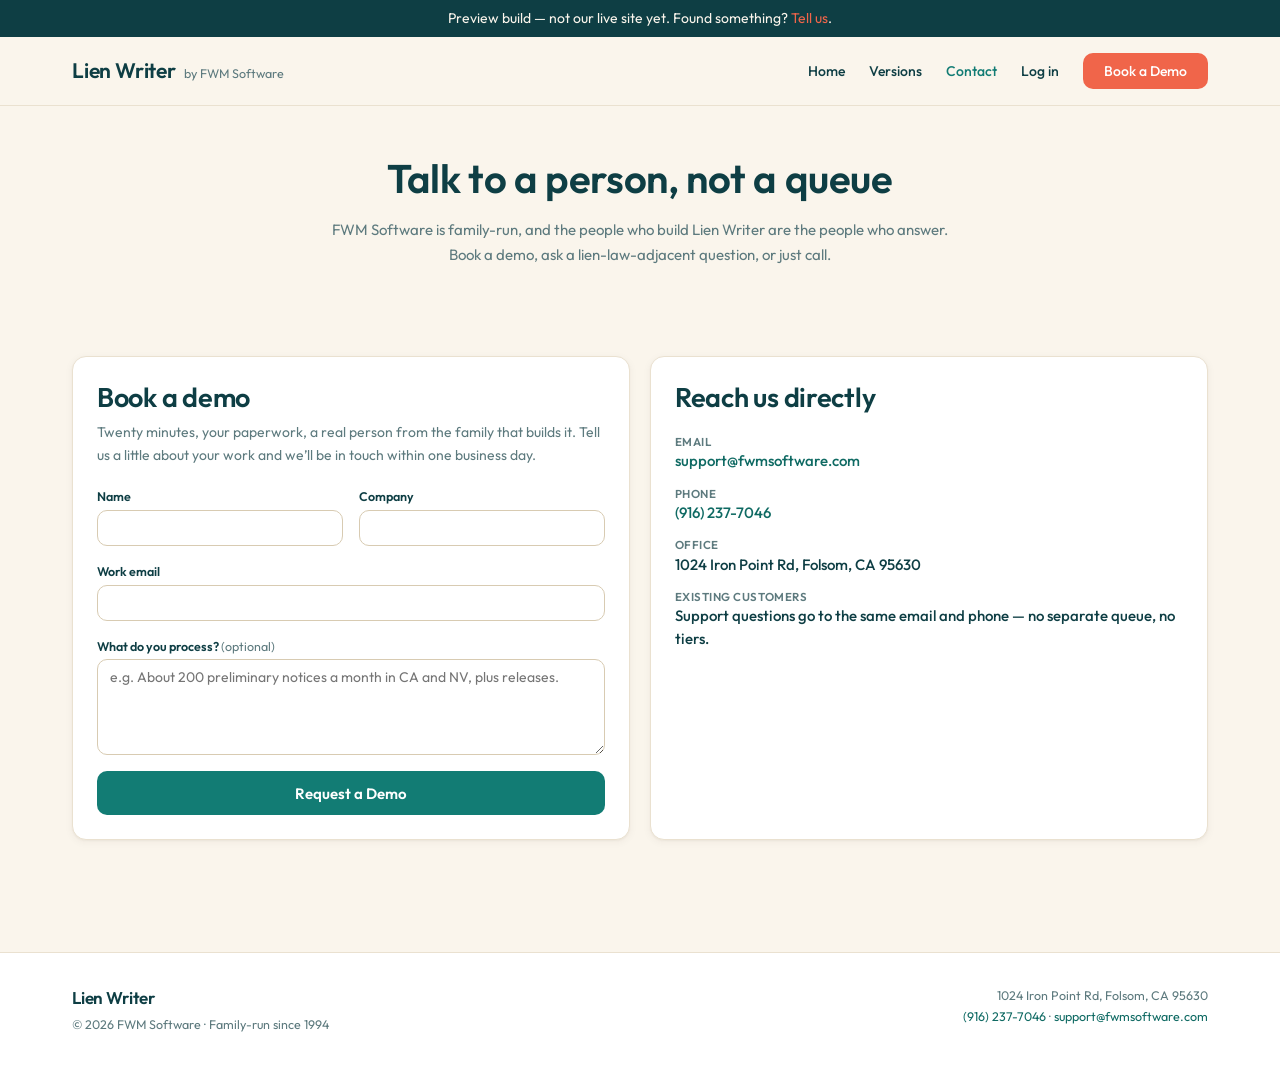
==== contact.html @ 6f89bb5d "FWM website redesign preview (noindex, feedback banner)" ====
<!DOCTYPE html>
<html lang="en">
<head>
  <meta name="robots" content="noindex, nofollow">
<meta charset="utf-8">
<meta name="viewport" content="width=device-width, initial-scale=1">
<title>Contact &amp; Book a Demo | FWM Software</title>
<meta name="description" content="Book a Lien Writer demo or reach FWM Software — support@fwmsoftware.com, (916) 237-7046, 1024 Iron Point Rd, Folsom, CA 95630.">
<link rel="preconnect" href="https://fonts.googleapis.com">
<link rel="preconnect" href="https://fonts.gstatic.com" crossorigin>
<link href="https://fonts.googleapis.com/css2?family=Outfit:wght@400;500;600;700&display=swap" rel="stylesheet">
<link rel="stylesheet" href="styles.css">
</head>
<body>
  <div style="background:#0E3E44;color:#FAF5EC;text-align:center;padding:8px 16px;font-size:14px">Preview build — not our live site yet. Found something? <a href="contact.html" style="color:#F0654A">Tell us</a>.</div>

<header class="site-header">
  <div class="shell header-inner">
    <a class="lockup" href="index.html">
      <span class="lockup-name">Lien Writer</span>
      <span class="lockup-by">by FWM Software</span>
    </a>
    <nav class="site-nav" aria-label="Main">
      <a href="index.html">Home</a>
      <a href="versions.html">Versions</a>
      <a href="contact.html" aria-current="page">Contact</a>
      <a href="https://app.lienwriter.com">Log in</a>
      <a class="btn btn-accent" href="contact.html">Book a Demo</a>
    </nav>
  </div>
</header>

<main>

  <section class="page-intro">
    <div class="shell">
      <h1>Talk to a person, not a queue</h1>
      <p>FWM Software is family-run, and the people who build Lien Writer are the people who answer. Book a demo, ask a lien-law-adjacent question, or just call.</p>
    </div>
  </section>

  <section class="section-tight">
    <div class="shell grid-2">

      <!-- Demo form -->
      <form class="card" id="demo-form">
        <h2 style="font-size:var(--text-2xl);font-weight:600">Book a demo</h2>
        <p class="form-lede" style="text-align:left;margin:var(--space-2) 0 var(--space-5)">Twenty minutes, your paperwork, a real person from the family that builds it. Tell us a little about your work and we&rsquo;ll be in touch within one business day.</p>
        <div class="form-grid">
          <div class="field">
            <label for="demo-name">Name</label>
            <input id="demo-name" name="name" type="text" autocomplete="name" required>
          </div>
          <div class="field">
            <label for="demo-company">Company</label>
            <input id="demo-company" name="company" type="text" autocomplete="organization" required>
          </div>
        </div>
        <div class="field">
          <label for="demo-email">Work email</label>
          <input id="demo-email" name="email" type="email" autocomplete="email" required>
        </div>
        <div class="field">
          <label for="demo-message">What do you process? <span style="font-weight:400;color:var(--text-muted)">(optional)</span></label>
          <textarea id="demo-message" name="message" placeholder="e.g. About 200 preliminary notices a month in CA and NV, plus releases."></textarea>
        </div>
        <button class="btn btn-primary btn-lg" type="submit" style="width:100%">Request a Demo</button>
        <p class="form-note" hidden>Your email app should open with the details filled in — just press Send.</p>
      </form>

      <!-- Contact details -->
      <div class="card">
        <h2 style="font-size:var(--text-2xl);font-weight:600">Reach us directly</h2>
        <ul class="contact-list">
          <li>
            <span class="contact-label">Email</span>
            <span class="contact-value"><a href="mailto:support@fwmsoftware.com">support@fwmsoftware.com</a></span>
          </li>
          <li>
            <span class="contact-label">Phone</span>
            <span class="contact-value"><a href="tel:+19162377046">(916) 237-7046</a></span>
          </li>
          <li>
            <span class="contact-label">Office</span>
            <span class="contact-value">1024 Iron Point Rd, Folsom, CA 95630</span>
          </li>
          <li>
            <span class="contact-label">Existing customers</span>
            <span class="contact-value">Support questions go to the same email and phone — no separate queue, no tiers.</span>
          </li>
        </ul>
      </div>

    </div>
  </section>

</main>

<footer class="site-footer">
  <div class="shell footer-inner">
    <div>
      <div class="lockup-name">Lien Writer</div>
      <div class="footer-line">&copy; 2026 FWM Software &middot; Family-run since 1994</div>
    </div>
    <address>
      1024 Iron Point Rd, Folsom, CA 95630<br>
      <a href="tel:+19162377046">(916) 237-7046</a> &middot; <a href="mailto:support@fwmsoftware.com">support@fwmsoftware.com</a>
    </address>
  </div>
</footer>

<script>
document.getElementById('demo-form').addEventListener('submit', function (e) {
  e.preventDefault();
  var f = e.target;
  var name = f.name.value.trim();
  var company = f.company.value.trim();
  var email = f.email.value.trim();
  var message = f.message.value.trim();
  var subject = 'Demo request — ' + name + (company ? ' at ' + company : '');
  var body = 'Name: ' + name + '\nCompany: ' + company + '\nWork email: ' + email +
    (message ? '\n\n' + message : '') +
    '\n\nSent from the fwmsoftware.com contact page.';
  window.location.href = 'mailto:support@fwmsoftware.com?subject=' +
    encodeURIComponent(subject) + '&body=' + encodeURIComponent(body);
  f.querySelector('.form-note').hidden = false;
});
</script>

</body>
</html>
---- styles.css ----
/* ============================================================
   fwmsoftware.com — Harbor & Coral
   Shared stylesheet built from the Lien Writer design tokens.
   ============================================================ */

:root {
  /* --- Base palette: Harbor & Coral --- */
  --sand: #FAF5EC;
  --deep-harbor: #0E3E44;
  --harbor-teal: #127C74;
  --coral: #F0654A;
  --sunshine: #F9C784;

  /* --- Surfaces --- */
  --surface-page: #FAF5EC;
  --surface-card: #FFFFFF;
  --surface-sidebar: #FDFAF4;
  --surface-soft: #DCEEEC;

  /* --- Text --- */
  --text-body: #0E3E44;
  --text-muted: #5D7A7E;
  --text-inverse: #FFFFFF;
  --text-on-primary: #FFFFFF;
  --text-link: #0F6A63;

  /* --- Brand --- */
  --brand-primary: #127C74;
  --brand-primary-hover: #0F6A63;
  --brand-primary-active: #0C5952;
  --brand-primary-soft: #DCEEEC;
  --brand-accent: #F0654A;
  --brand-accent-hover: #D9573D;
  --brand-accent-active: #C24B33;
  --brand-support: #F9C784;

  /* --- Borders --- */
  --border-default: #EAE1D0;
  --border-strong: #D8CBB2;
  --border-input: #D8CBB2;

  /* --- Status (job lifecycle) --- */
  --status-pending-bg: #FBEFD5;
  --status-pending-fg: #91660D;
  --status-processed-bg: #E7EBEE;
  --status-processed-fg: #526471;
  --status-submitted-bg: #DCEEEC;
  --status-submitted-fg: #0F6A63;
  --status-paid-bg: #E0F0E4;
  --status-paid-fg: #2B6D45;

  /* --- Feedback --- */
  --success: #2B6D45;
  --focus-ring: rgba(18, 124, 116, 0.3);

  /* --- Dark marketing section: no --espresso token in colors.css,
         so the compliance block uses Deep Harbor per the guide. --- */
  --espresso: #0E3E44;

  /* --- Type --- */
  --font-display: 'Outfit', -apple-system, BlinkMacSystemFont, 'Segoe UI', sans-serif;
  --font-ui: 'Outfit', -apple-system, BlinkMacSystemFont, 'Segoe UI', sans-serif;
  --text-xs: 11.5px;
  --text-sm: 12.5px;
  --text-base: 14px;
  --text-md: 15px;
  --text-lg: 17px;
  --text-xl: 21px;
  --text-2xl: 27px;
  --text-3xl: 40px;
  --text-hero: 56px;
  --leading-tight: 1.2;
  --leading-normal: 1.5;
  --leading-relaxed: 1.65;
  --tracking-display: -0.01em;
  --tracking-caps: 0.04em;

  /* --- Space, radius, size --- */
  --space-1: 4px;  --space-2: 8px;  --space-3: 12px; --space-4: 16px;
  --space-5: 20px; --space-6: 24px; --space-8: 32px; --space-10: 40px;
  --space-12: 48px; --space-16: 64px;
  --radius-sm: 6px;
  --radius-md: 10px;
  --radius-lg: 14px;
  --radius-pill: 999px;
  --control-height: 36px;
  --control-height-lg: 44px;

  /* --- Effects --- */
  --shadow-card: 0 1px 2px rgba(51, 38, 26, 0.04), 0 2px 8px rgba(51, 38, 26, 0.05);
  --shadow-raised: 0 4px 16px rgba(51, 38, 26, 0.10);
  --shadow-overlay: 0 12px 40px rgba(51, 38, 26, 0.18);
  --duration-fast: 0.15s;
  --duration-base: 0.2s;
}

/* ---------- Base ---------- */

* { box-sizing: border-box; }

body {
  margin: 0;
  background: var(--surface-page);
  font-family: var(--font-ui);
  color: var(--text-body);
  font-size: var(--text-base);
  line-height: var(--leading-normal);
  -webkit-font-smoothing: antialiased;
  text-rendering: optimizeLegibility;
}

a { color: var(--text-link); text-decoration: none; }
a:hover { color: var(--brand-primary-hover); text-decoration: underline; }

h1, h2, h3 {
  font-family: var(--font-display);
  letter-spacing: var(--tracking-display);
  line-height: var(--leading-tight);
  margin: 0;
}

.shell {
  max-width: 1200px;
  margin: 0 auto;
  padding-left: var(--space-8);
  padding-right: var(--space-8);
}

/* ---------- Buttons ---------- */

.btn {
  display: inline-flex;
  align-items: center;
  justify-content: center;
  height: var(--control-height);
  padding: 0 var(--space-5);
  border-radius: var(--radius-md);
  border: 1px solid transparent;
  font-family: var(--font-ui);
  font-size: var(--text-base);
  font-weight: 600;
  cursor: pointer;
  white-space: nowrap;
  transition: background var(--duration-fast) ease, border-color var(--duration-fast) ease, color var(--duration-fast) ease;
}
.btn:hover { text-decoration: none; }
.btn-lg { height: var(--control-height-lg); padding: 0 var(--space-6); font-size: var(--text-md); }

.btn-primary { background: var(--brand-primary); color: var(--text-on-primary); }
.btn-primary:hover { background: var(--brand-primary-hover); color: var(--text-on-primary); }
.btn-primary:active { background: var(--brand-primary-active); }

/* Coral — the strongest CTA only */
.btn-accent { background: var(--brand-accent); color: var(--text-on-primary); }
.btn-accent:hover { background: var(--brand-accent-hover); color: var(--text-on-primary); }
.btn-accent:active { background: var(--brand-accent-active); }

.btn-outline { background: var(--surface-card); border-color: var(--border-strong); color: var(--text-body); }
.btn-outline:hover { border-color: var(--brand-primary); color: var(--brand-primary); }

.btn:focus-visible, input:focus-visible, textarea:focus-visible {
  outline: none;
  border-color: var(--brand-primary);
  box-shadow: 0 0 0 3px var(--focus-ring);
}

/* ---------- Header ---------- */

.site-header {
  background: var(--surface-page);
  border-bottom: 1px solid var(--border-default);
}
.header-inner {
  display: flex;
  align-items: center;
  justify-content: space-between;
  gap: var(--space-6);
  flex-wrap: wrap;
  padding-top: var(--space-4);
  padding-bottom: var(--space-4);
}
.lockup { display: inline-flex; align-items: baseline; gap: var(--space-2); }
.lockup:hover { text-decoration: none; }
.lockup-name {
  font-family: var(--font-display);
  font-size: var(--text-xl);
  font-weight: 600;
  letter-spacing: var(--tracking-display);
  color: var(--text-body);
}
.lockup-by { font-size: var(--text-sm); color: var(--text-muted); }

.site-nav { display: flex; align-items: center; gap: var(--space-6); flex-wrap: wrap; }
.site-nav > a { font-weight: 500; color: var(--text-body); }
.site-nav > a:hover { color: var(--brand-primary); text-decoration: none; }
.site-nav > a[aria-current="page"] { color: var(--brand-primary); }
.site-nav .btn { color: var(--text-on-primary); }

/* ---------- Sections ---------- */

.section { padding: var(--space-16) 0; }
.section-tight { padding: var(--space-12) 0; }
.section-card {
  background: var(--surface-card);
  border-top: 1px solid var(--border-default);
  border-bottom: 1px solid var(--border-default);
}
.section-title {
  text-align: center;
  font-size: var(--text-3xl);
  font-weight: 600;
}
.section-sub {
  margin: var(--space-3) auto 0;
  max-width: 620px;
  text-align: center;
  color: var(--text-muted);
  font-size: var(--text-md);
  line-height: var(--leading-relaxed);
}

/* ---------- Hero ---------- */

.hero { padding: var(--space-12) 0 var(--space-16); text-align: center; }
.hero h1 {
  margin: 0 auto;
  max-width: 820px;
  font-size: var(--text-hero);
  font-weight: 600;
  line-height: 1.08;
}
.hero-sub {
  margin: var(--space-5) auto 0;
  max-width: 560px;
  font-size: var(--text-lg);
  color: var(--text-muted);
  line-height: var(--leading-relaxed);
}
.hero-ctas {
  display: flex;
  gap: var(--space-3);
  justify-content: center;
  flex-wrap: wrap;
  margin-top: var(--space-8);
}

/* Browser frame + app mock */
.browser-frame {
  margin: var(--space-12) auto 0;
  max-width: 980px;
  border-radius: var(--radius-lg);
  border: 1px solid var(--border-default);
  box-shadow: var(--shadow-overlay);
  overflow: hidden;
  background: var(--surface-card);
  text-align: left;
}
.browser-bar {
  display: flex;
  align-items: center;
  gap: 6px;
  padding: 10px 14px;
  border-bottom: 1px solid var(--border-default);
  background: var(--surface-page);
}
.browser-dot { width: 10px; height: 10px; border-radius: 50%; }
.browser-dot.d1 { background: #E86A4E; }
.browser-dot.d2 { background: #E89B2E; }
.browser-dot.d3 { background: #7FA98C; }
.browser-url { margin-left: var(--space-3); font-size: var(--text-sm); color: var(--text-muted); }

.app-mock { display: flex; min-height: 430px; font-size: var(--text-sm); }
.mock-sidebar {
  width: 184px;
  flex-shrink: 0;
  background: var(--surface-sidebar);
  border-right: 1px solid var(--border-default);
  padding: var(--space-4) var(--space-3);
}
.mock-lockup { padding: 0 var(--space-2) var(--space-4); }
.mock-lockup strong {
  display: block;
  font-family: var(--font-display);
  font-size: var(--text-lg);
  font-weight: 600;
  letter-spacing: var(--tracking-display);
}
.mock-lockup span { font-size: var(--text-xs); color: var(--text-muted); }
.mock-nav { display: flex; flex-direction: column; gap: 2px; }
.mock-nav span {
  padding: 7px var(--space-2);
  border-radius: var(--radius-sm);
  color: var(--text-muted);
  font-weight: 500;
}
.mock-nav .active { background: var(--surface-soft); color: var(--text-link); font-weight: 600; }

.mock-main { flex: 1; background: var(--surface-page); padding: var(--space-4); min-width: 0; }
.mock-title { font-family: var(--font-display); font-size: var(--text-md); font-weight: 600; margin-bottom: var(--space-3); }
.mock-stats { display: grid; grid-template-columns: repeat(3, 1fr); gap: var(--space-3); }
.mock-stat {
  background: var(--surface-card);
  border: 1px solid var(--border-default);
  border-radius: var(--radius-md);
  padding: var(--space-3) var(--space-4);
  box-shadow: var(--shadow-card);
}
.mock-stat b {
  display: block;
  font-family: var(--font-display);
  font-size: var(--text-xl);
  font-weight: 600;
}
.mock-stat span { color: var(--text-muted); font-size: var(--text-xs); }

.mock-table {
  margin-top: var(--space-3);
  background: var(--surface-card);
  border: 1px solid var(--border-default);
  border-radius: var(--radius-md);
  box-shadow: var(--shadow-card);
  overflow: hidden;
}
.mock-row {
  display: grid;
  grid-template-columns: 2.2fr 0.7fr 1fr 1.1fr;
  gap: var(--space-2);
  align-items: center;
  padding: 0 var(--space-4);
  height: 42px;
  border-top: 1px solid var(--border-default);
}
.mock-row:first-child {
  border-top: none;
  height: 34px;
  font-size: var(--text-xs);
  font-weight: 600;
  text-transform: uppercase;
  letter-spacing: var(--tracking-caps);
  color: var(--text-muted);
}
.mock-amount { text-align: right; font-variant-numeric: tabular-nums; }
.mock-row .mock-amount:nth-child(3) { text-align: right; }

.pill {
  justify-self: end;
  display: inline-block;
  padding: 2px 10px;
  border-radius: var(--radius-pill);
  font-size: var(--text-xs);
  font-weight: 600;
}
.pill-pending { background: var(--status-pending-bg); color: var(--status-pending-fg); }
.pill-processed { background: var(--status-processed-bg); color: var(--status-processed-fg); }
.pill-submitted { background: var(--status-submitted-bg); color: var(--status-submitted-fg); }
.pill-paid { background: var(--status-paid-bg); color: var(--status-paid-fg); }

/* ---------- Trust bar ---------- */

.trust-grid {
  display: grid;
  grid-template-columns: repeat(3, 1fr);
  gap: var(--space-6);
  text-align: center;
  padding: var(--space-6) 0;
}
.trust-grid b {
  display: block;
  font-family: var(--font-display);
  font-size: var(--text-2xl);
  font-weight: 600;
}
.trust-grid span { font-size: var(--text-sm); color: var(--text-muted); }

/* ---------- Cards & grids ---------- */

.grid-3 { display: grid; grid-template-columns: repeat(3, 1fr); gap: var(--space-5); margin-top: var(--space-10); }
.grid-2 { display: grid; grid-template-columns: repeat(2, 1fr); gap: var(--space-5); margin-top: var(--space-10); }

.card {
  background: var(--surface-card);
  border: 1px solid var(--border-default);
  border-radius: var(--radius-lg);
  padding: var(--space-6);
  box-shadow: var(--shadow-card);
}
.card h3 { font-size: var(--text-lg); font-weight: 700; margin: var(--space-4) 0 var(--space-2); }
.card p { margin: 0; color: var(--text-muted); line-height: var(--leading-relaxed); }

.step-badge {
  display: inline-flex;
  align-items: center;
  justify-content: center;
  width: 44px;
  height: 44px;
  border-radius: 50%;
  background: var(--brand-primary-soft);
  color: var(--text-link);
  font-family: var(--font-display);
  font-size: var(--text-lg);
  font-weight: 600;
}

/* Feature grid tiles sit on sand inside the white band */
.feature {
  background: var(--surface-page);
  border: 1px solid var(--border-default);
  border-radius: var(--radius-md);
  padding: var(--space-5);
  box-shadow: none;
}
.feature h3 { margin: 0 0 var(--space-1); font-size: var(--text-md); font-weight: 700; }
.tag-soon {
  margin-left: var(--space-2);
  vertical-align: 2px;
  display: inline-block;
  padding: 2px 8px;
  border-radius: var(--radius-pill);
  font-size: var(--text-xs);
  font-weight: 600;
  background: var(--status-pending-bg);
  color: var(--status-pending-fg);
}

/* ---------- Testimonials ---------- */

.quote-card { margin: 0; }
.quote-card blockquote {
  margin: 0;
  font-family: var(--font-display);
  font-size: var(--text-xl);
  font-weight: 500;
  line-height: 1.45;
}
.quote-card figcaption { margin-top: var(--space-4); font-size: var(--text-sm); color: var(--text-muted); }
.quote-card figcaption strong { color: var(--text-body); font-weight: 700; }

/* ---------- Compliance (the one dark section) ---------- */

.compliance { background: var(--espresso); color: var(--text-inverse); }
.compliance-inner {
  display: grid;
  grid-template-columns: 1.2fr 1fr;
  gap: var(--space-12);
  align-items: center;
  padding: var(--space-16) 0;
}
.compliance h2 { font-size: var(--text-3xl); font-weight: 600; }
.compliance p {
  margin: var(--space-4) 0 0;
  max-width: 520px;
  font-size: var(--text-md);
  line-height: var(--leading-relaxed);
  opacity: 0.82;
}
.compliance-stats { display: grid; grid-template-columns: 1fr 1fr; gap: var(--space-3); }
.compliance-stat {
  border: 1px solid rgba(255, 255, 255, 0.18);
  border-radius: var(--radius-md);
  padding: var(--space-4);
}
.compliance-stat b {
  display: block;
  font-family: var(--font-display);
  font-size: var(--text-2xl);
  font-weight: 600;
}
.compliance-stat span { font-size: var(--text-sm); opacity: 0.75; }

/* ---------- Forms ---------- */

.form-card { max-width: 620px; margin: 0 auto; padding: var(--space-8); }
.form-card h2 { text-align: center; font-size: var(--text-2xl); font-weight: 600; }
.form-card .form-lede {
  margin: var(--space-2) 0 var(--space-6);
  text-align: center;
  color: var(--text-muted);
}
.form-grid { display: grid; grid-template-columns: 1fr 1fr; gap: var(--space-4); }
.field { display: flex; flex-direction: column; gap: var(--space-1); margin-bottom: var(--space-4); }
.field label { font-size: var(--text-sm); font-weight: 600; }
.field input, .field textarea {
  font-family: var(--font-ui);
  font-size: var(--text-base);
  color: var(--text-body);
  background: var(--surface-card);
  border: 1px solid var(--border-input);
  border-radius: var(--radius-md);
  height: var(--control-height);
  padding: 0 var(--space-3);
  transition: border-color var(--duration-fast) ease, box-shadow var(--duration-fast) ease;
}
.field textarea { height: auto; min-height: 96px; padding: var(--space-2) var(--space-3); resize: vertical; }
.form-note {
  margin-top: var(--space-4);
  text-align: center;
  font-weight: 600;
  color: var(--success);
}

/* ---------- Page intros & contact ---------- */

.page-intro { padding: var(--space-12) 0 0; text-align: center; }
.page-intro h1 { font-size: var(--text-3xl); font-weight: 600; }
.page-intro p {
  margin: var(--space-4) auto 0;
  max-width: 640px;
  color: var(--text-muted);
  font-size: var(--text-md);
  line-height: var(--leading-relaxed);
}

.contact-list { list-style: none; margin: var(--space-5) 0 0; padding: 0; }
.contact-list li { margin-bottom: var(--space-3); }
.contact-list .contact-label {
  display: block;
  font-size: var(--text-xs);
  font-weight: 600;
  text-transform: uppercase;
  letter-spacing: var(--tracking-caps);
  color: var(--text-muted);
}
.contact-list .contact-value { font-size: var(--text-md); font-weight: 500; }

.version-cta { margin-top: var(--space-5); }
.card .lede { color: var(--text-body); font-weight: 500; margin-bottom: var(--space-2); }

/* ---------- Footer ---------- */

.site-footer {
  border-top: 1px solid var(--border-default);
  background: var(--surface-card);
  margin-top: var(--space-16);
}
.footer-inner {
  display: flex;
  align-items: flex-start;
  justify-content: space-between;
  gap: var(--space-6);
  flex-wrap: wrap;
  padding-top: var(--space-8);
  padding-bottom: var(--space-8);
}
.footer-inner .lockup-name { font-size: var(--text-lg); }
.footer-line { margin-top: var(--space-1); font-size: var(--text-sm); color: var(--text-muted); }
.site-footer address {
  font-style: normal;
  font-size: var(--text-sm);
  color: var(--text-muted);
  text-align: right;
  line-height: var(--leading-relaxed);
}

/* ---------- Responsive ---------- */

@media (max-width: 920px) {
  .hero h1 { font-size: var(--text-3xl); }
  .section-title, .compliance h2, .page-intro h1 { font-size: var(--text-2xl); }
  .grid-3, .trust-grid { grid-template-columns: 1fr 1fr; }
  .compliance-inner { grid-template-columns: 1fr; gap: var(--space-8); }
  .mock-sidebar { display: none; }
}

@media (max-width: 620px) {
  .shell { padding-left: var(--space-4); padding-right: var(--space-4); }
  .grid-3, .grid-2, .trust-grid, .form-grid, .mock-stats { grid-template-columns: 1fr; }
  .mock-row { grid-template-columns: 1.8fr 0.6fr 1fr; }
  .mock-row .mock-amount { display: none; }
  .footer-inner { flex-direction: column; }
  .site-footer address { text-align: left; }
}
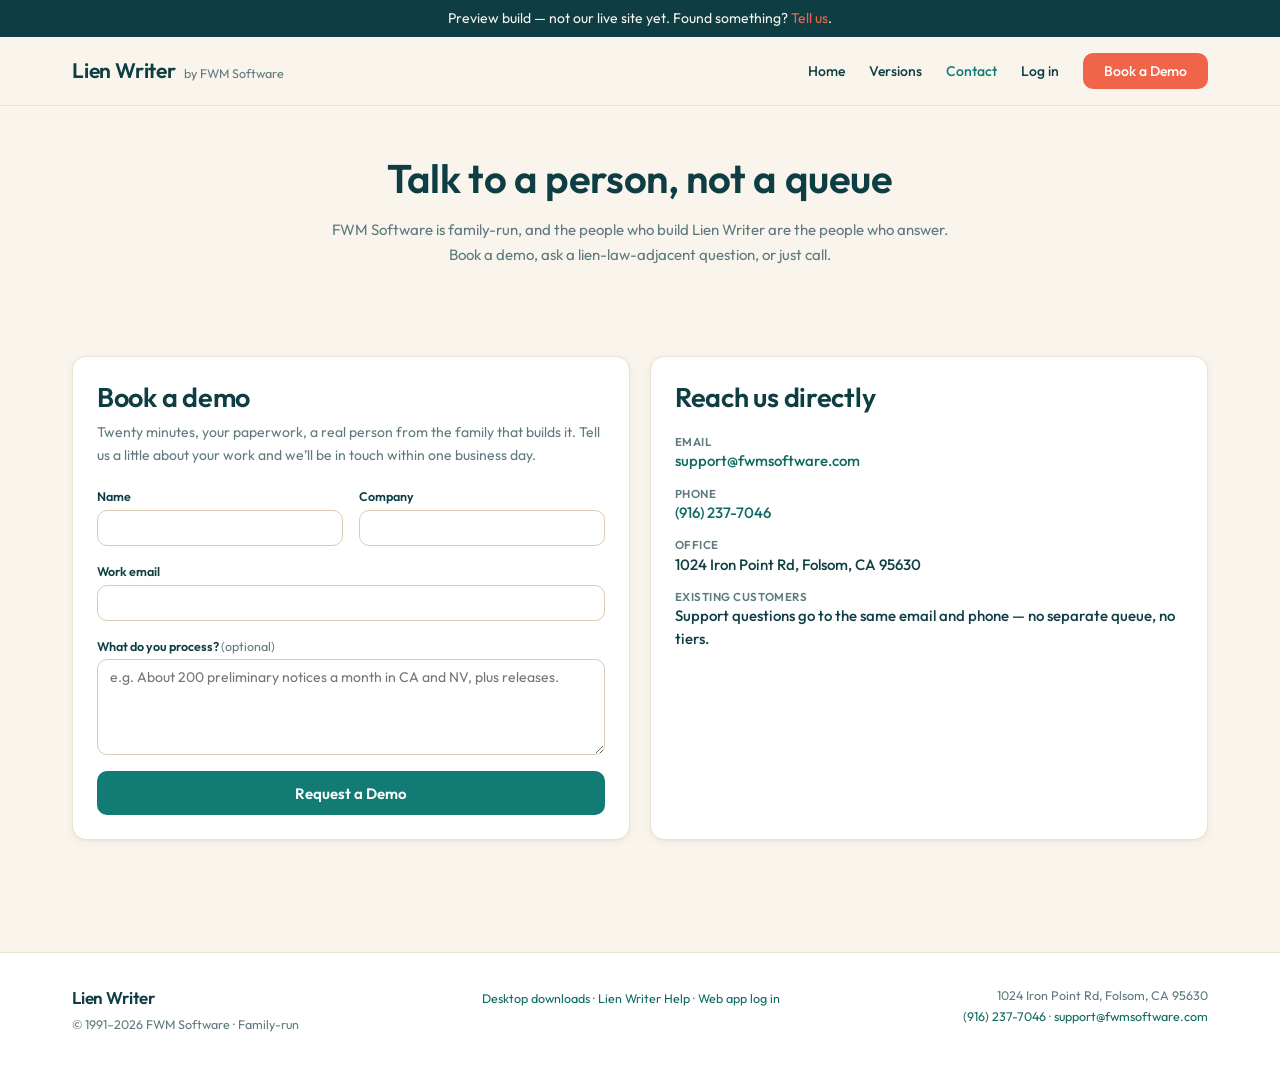
==== commit e7f8e6e5: "Audit fixes: third testimonial, 1991 founding year, current-customer links" ====
--- a/contact.html
+++ b/contact.html
@@ -100,8 +100,13 @@
   <div class="shell footer-inner">
     <div>
       <div class="lockup-name">Lien Writer</div>
-      <div class="footer-line">&copy; 2026 FWM Software &middot; Family-run since 1994</div>
+      <div class="footer-line">&copy; 1991&ndash;2026 FWM Software &middot; Family-run</div>
     </div>
+    <nav class="footer-line" aria-label="Current customers">
+      <a href="https://www.fwmsoftware.com/fwm-software-downloads/">Desktop downloads</a> &middot;
+      <a href="https://www.lienwriterhelp.com/">Lien Writer Help</a> &middot;
+      <a href="https://app.lienwriter.com">Web app log in</a>
+    </nav>
     <address>
       1024 Iron Point Rd, Folsom, CA 95630<br>
       <a href="tel:+19162377046">(916) 237-7046</a> &middot; <a href="mailto:support@fwmsoftware.com">support@fwmsoftware.com</a>
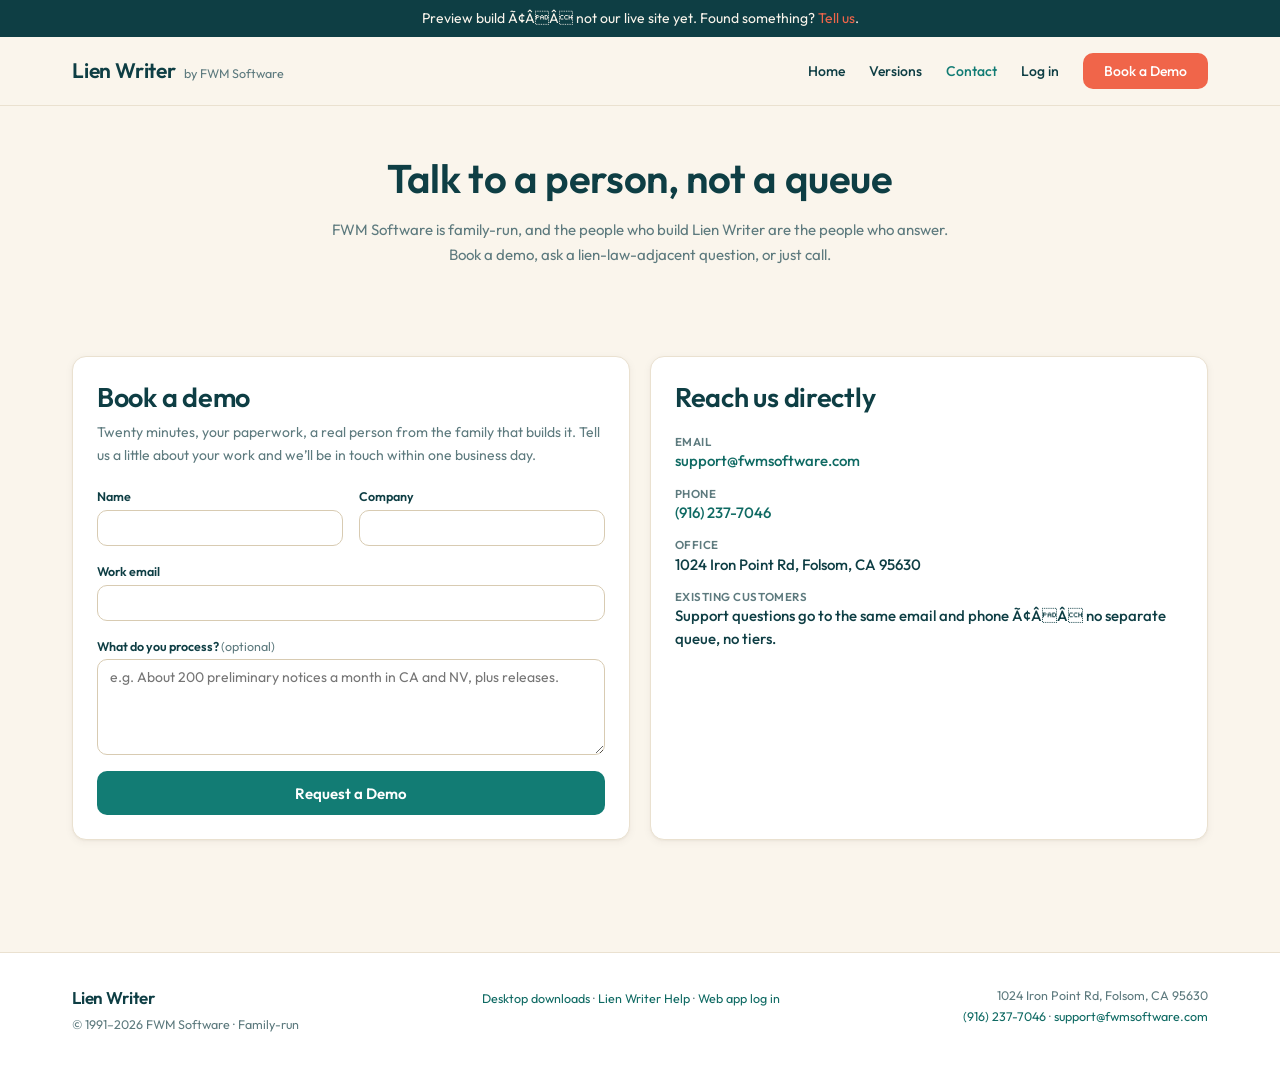
==== commit cc54b6c9: "SEO pass: category-keyword titles and descriptions on all pages" ====
--- a/contact.html
+++ b/contact.html
@@ -4,15 +4,15 @@
   <meta name="robots" content="noindex, nofollow">
 <meta charset="utf-8">
 <meta name="viewport" content="width=device-width, initial-scale=1">
-<title>Contact &amp; Book a Demo | FWM Software</title>
-<meta name="description" content="Book a Lien Writer demo or reach FWM Software — support@fwmsoftware.com, (916) 237-7046, 1024 Iron Point Rd, Folsom, CA 95630.">
+<title>Book a Lien WriterÂ® Demo | FWM Software â Folsom, CA</title>
+<meta name="description" content="Book a free Lien Writer demo — preliminary notice and mechanics lien software from FWM Software. support@fwmsoftware.com, (916) 237-7046, Folsom, California.">
 <link rel="preconnect" href="https://fonts.googleapis.com">
 <link rel="preconnect" href="https://fonts.gstatic.com" crossorigin>
 <link href="https://fonts.googleapis.com/css2?family=Outfit:wght@400;500;600;700&display=swap" rel="stylesheet">
 <link rel="stylesheet" href="styles.css">
 </head>
 <body>
-  <div style="background:#0E3E44;color:#FAF5EC;text-align:center;padding:8px 16px;font-size:14px">Preview build — not our live site yet. Found something? <a href="contact.html" style="color:#F0654A">Tell us</a>.</div>
+  <div style="background:#0E3E44;color:#FAF5EC;text-align:center;padding:8px 16px;font-size:14px">Preview build Ã¢ÂÂ not our live site yet. Found something? <a href="contact.html" style="color:#F0654A">Tell us</a>.</div>
 
 <header class="site-header">
   <div class="shell header-inner">
@@ -65,7 +65,7 @@
           <textarea id="demo-message" name="message" placeholder="e.g. About 200 preliminary notices a month in CA and NV, plus releases."></textarea>
         </div>
         <button class="btn btn-primary btn-lg" type="submit" style="width:100%">Request a Demo</button>
-        <p class="form-note" hidden>Your email app should open with the details filled in — just press Send.</p>
+        <p class="form-note" hidden>Your email app should open with the details filled in Ã¢ÂÂ just press Send.</p>
       </form>
 
       <!-- Contact details -->
@@ -86,7 +86,7 @@
           </li>
           <li>
             <span class="contact-label">Existing customers</span>
-            <span class="contact-value">Support questions go to the same email and phone — no separate queue, no tiers.</span>
+            <span class="contact-value">Support questions go to the same email and phone Ã¢ÂÂ no separate queue, no tiers.</span>
           </li>
         </ul>
       </div>
@@ -122,7 +122,7 @@
   var company = f.company.value.trim();
   var email = f.email.value.trim();
   var message = f.message.value.trim();
-  var subject = 'Demo request — ' + name + (company ? ' at ' + company : '');
+  var subject = 'Demo request Ã¢ÂÂ ' + name + (company ? ' at ' + company : '');
   var body = 'Name: ' + name + '\nCompany: ' + company + '\nWork email: ' + email +
     (message ? '\n\n' + message : '') +
     '\n\nSent from the fwmsoftware.com contact page.';
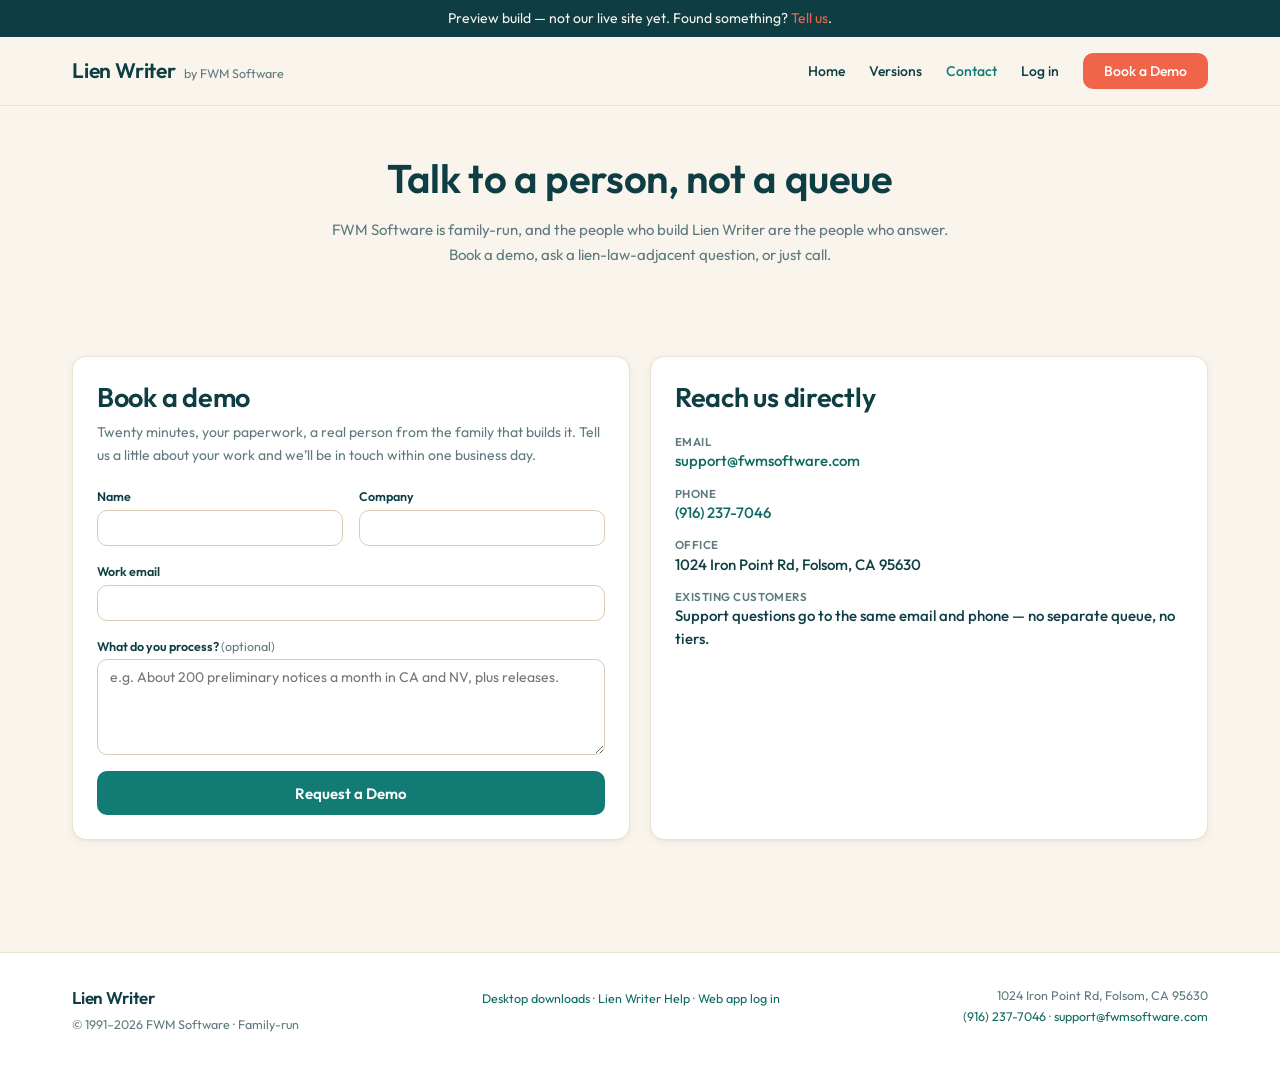
==== commit a28dff42: "Redo SEO titles with ASCII entities; fix double-encoding from previous pass" ====
--- a/contact.html
+++ b/contact.html
@@ -4,15 +4,15 @@
   <meta name="robots" content="noindex, nofollow">
 <meta charset="utf-8">
 <meta name="viewport" content="width=device-width, initial-scale=1">
-<title>Book a Lien WriterÂ® Demo | FWM Software â Folsom, CA</title>
-<meta name="description" content="Book a free Lien Writer demo — preliminary notice and mechanics lien software from FWM Software. support@fwmsoftware.com, (916) 237-7046, Folsom, California.">
+<title>Book a Lien Writer&reg; Demo | FWM Software, Folsom, CA</title>
+<meta name="description" content="Book a free Lien Writer demo: preliminary notice and mechanics lien software from FWM Software. support@fwmsoftware.com, (916) 237-7046, Folsom, California.">
 <link rel="preconnect" href="https://fonts.googleapis.com">
 <link rel="preconnect" href="https://fonts.gstatic.com" crossorigin>
 <link href="https://fonts.googleapis.com/css2?family=Outfit:wght@400;500;600;700&display=swap" rel="stylesheet">
 <link rel="stylesheet" href="styles.css">
 </head>
 <body>
-  <div style="background:#0E3E44;color:#FAF5EC;text-align:center;padding:8px 16px;font-size:14px">Preview build Ã¢ÂÂ not our live site yet. Found something? <a href="contact.html" style="color:#F0654A">Tell us</a>.</div>
+  <div style="background:#0E3E44;color:#FAF5EC;text-align:center;padding:8px 16px;font-size:14px">Preview build — not our live site yet. Found something? <a href="contact.html" style="color:#F0654A">Tell us</a>.</div>
 
 <header class="site-header">
   <div class="shell header-inner">
@@ -65,7 +65,7 @@
           <textarea id="demo-message" name="message" placeholder="e.g. About 200 preliminary notices a month in CA and NV, plus releases."></textarea>
         </div>
         <button class="btn btn-primary btn-lg" type="submit" style="width:100%">Request a Demo</button>
-        <p class="form-note" hidden>Your email app should open with the details filled in Ã¢ÂÂ just press Send.</p>
+        <p class="form-note" hidden>Your email app should open with the details filled in — just press Send.</p>
       </form>
 
       <!-- Contact details -->
@@ -86,7 +86,7 @@
           </li>
           <li>
             <span class="contact-label">Existing customers</span>
-            <span class="contact-value">Support questions go to the same email and phone Ã¢ÂÂ no separate queue, no tiers.</span>
+            <span class="contact-value">Support questions go to the same email and phone — no separate queue, no tiers.</span>
           </li>
         </ul>
       </div>
@@ -122,7 +122,7 @@
   var company = f.company.value.trim();
   var email = f.email.value.trim();
   var message = f.message.value.trim();
-  var subject = 'Demo request Ã¢ÂÂ ' + name + (company ? ' at ' + company : '');
+  var subject = 'Demo request — ' + name + (company ? ' at ' + company : '');
   var body = 'Name: ' + name + '\nCompany: ' + company + '\nWork email: ' + email +
     (message ? '\n\n' + message : '') +
     '\n\nSent from the fwmsoftware.com contact page.';
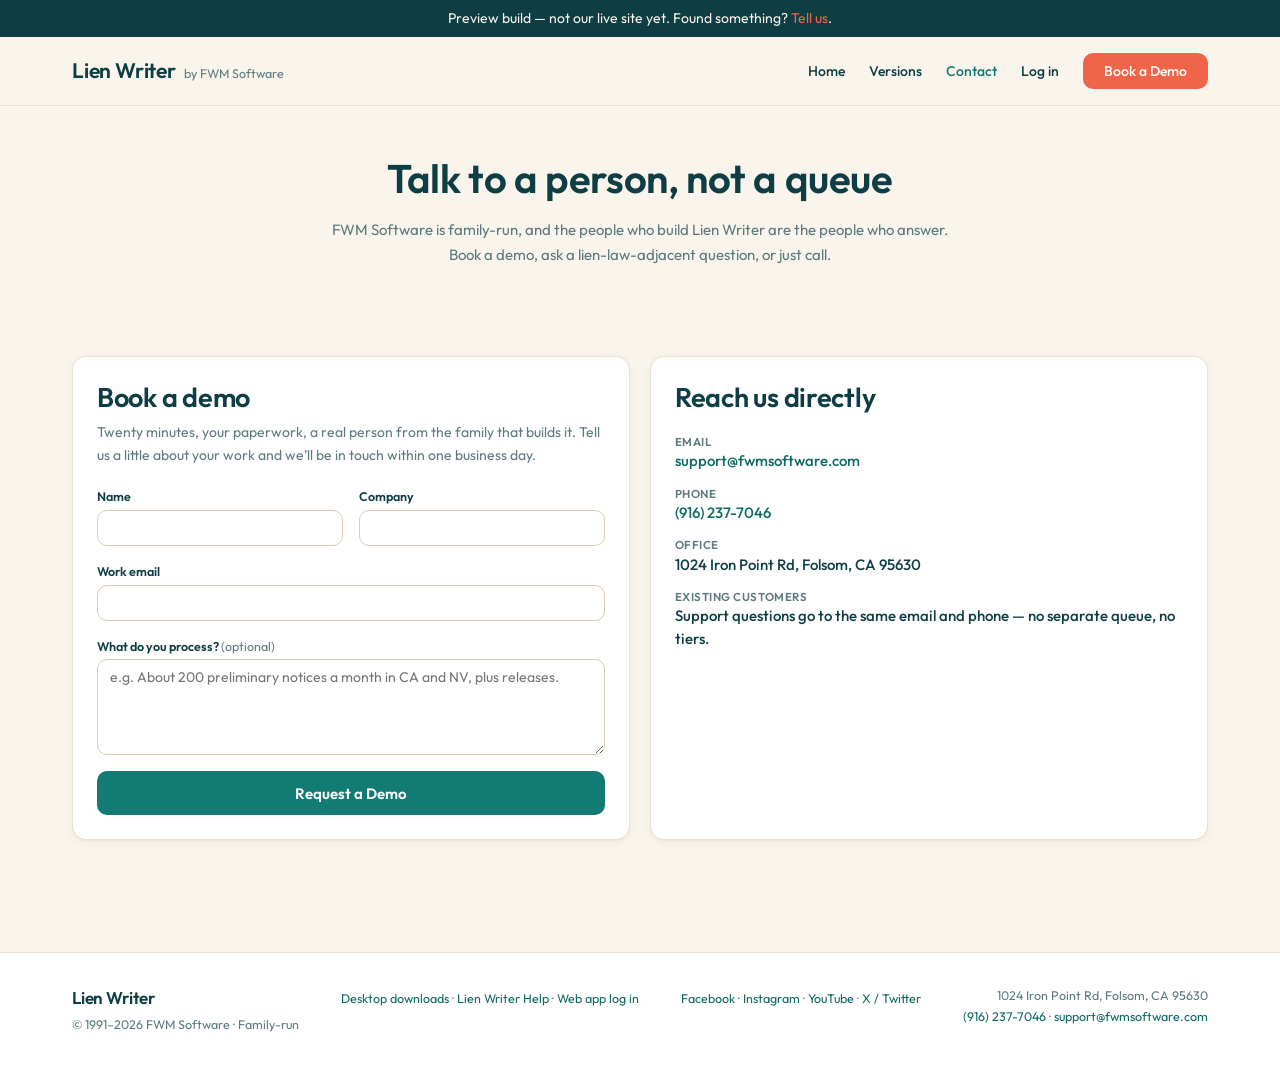
==== commit cb5468d7: "Footer social links (FB, IG, YouTube, X) on all pages" ====
--- a/contact.html
+++ b/contact.html
@@ -107,6 +107,12 @@
       <a href="https://www.lienwriterhelp.com/">Lien Writer Help</a> &middot;
       <a href="https://app.lienwriter.com">Web app log in</a>
     </nav>
+    <nav class="footer-line" aria-label="Social">
+      <a href="https://www.facebook.com/lienwriter" rel="noopener">Facebook</a> &middot;
+      <a href="https://www.instagram.com/lienwritersoftware/" rel="noopener">Instagram</a> &middot;
+      <a href="https://www.youtube.com/channel/UCjJ4qw9RENUGx04Q4GmMbog" rel="noopener">YouTube</a> &middot;
+      <a href="https://twitter.com/Fmoore0001" rel="noopener">X / Twitter</a>
+    </nav>
     <address>
       1024 Iron Point Rd, Folsom, CA 95630<br>
       <a href="tel:+19162377046">(916) 237-7046</a> &middot; <a href="mailto:support@fwmsoftware.com">support@fwmsoftware.com</a>
